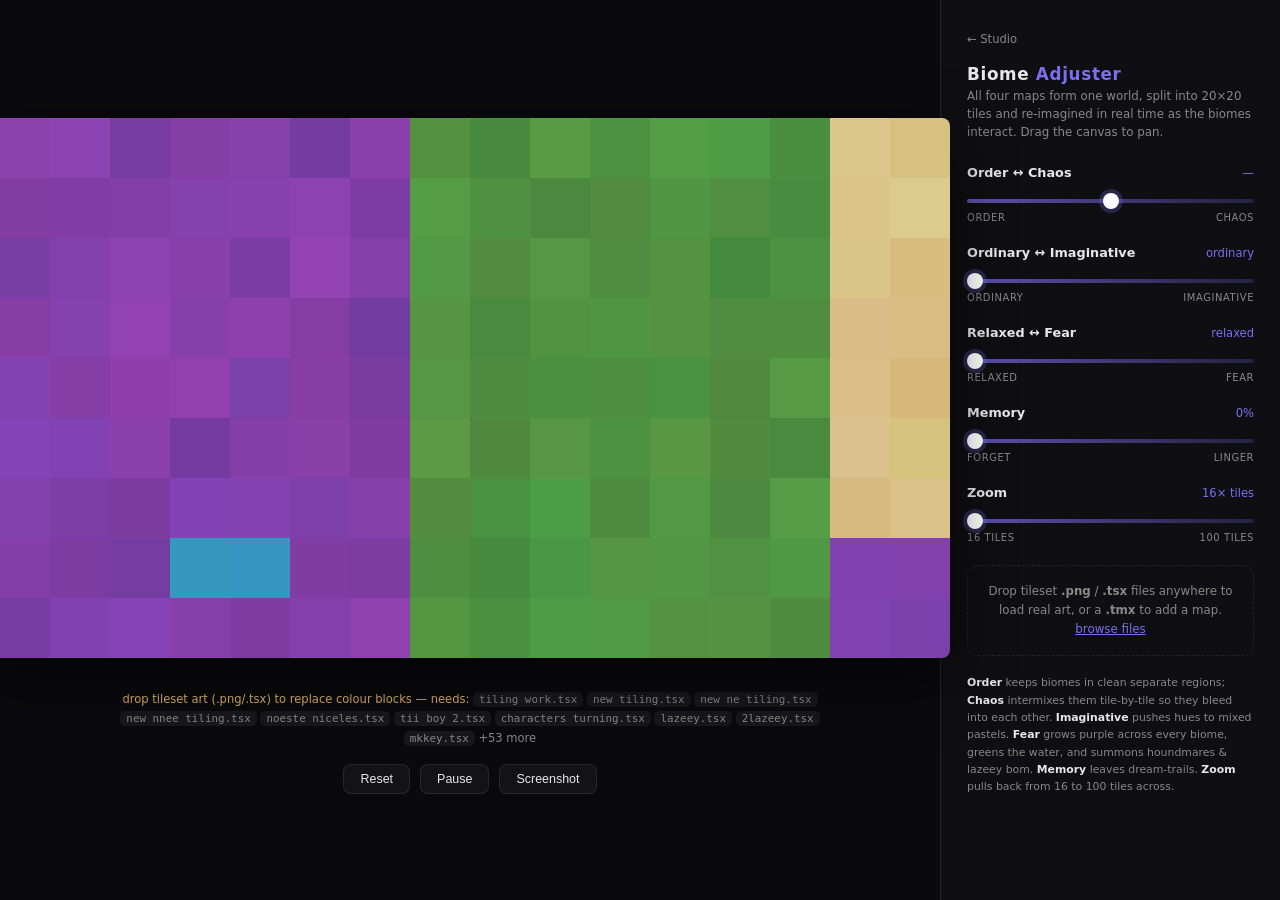
==== biome.html @ 84f443fd "Unify biomes into one interacting world; drop placeholder creatures - All four maps now form a singl" ====
<!DOCTYPE html>
<html lang="en">
<head>
  <meta charset="UTF-8" />
  <meta name="viewport" content="width=device-width, initial-scale=1.0" />
  <title>Biome Adjuster · Art Game Studio</title>
  <style>
    *, *::before, *::after { box-sizing: border-box; margin: 0; padding: 0; }
    :root {
      --bg: #0a0a0e;
      --panel: rgba(255,255,255,0.04);
      --border: rgba(255,255,255,0.09);
      --text: #e8e8ec;
      --muted: #888;
      --accent: #7c6ef0;
    }
    html, body {
      height: 100%;
      font-family: 'Segoe UI', system-ui, -apple-system, sans-serif;
      background: var(--bg);
      color: var(--text);
      overflow: hidden;
    }
    .wrap {
      display: flex;
      height: 100%;
    }

    /* ── Stage ──────────────────────────────────────── */
    .stage {
      flex: 1;
      display: flex;
      flex-direction: column;
      align-items: center;
      justify-content: center;
      gap: 16px;
      position: relative;
      padding: 24px;
      min-width: 0;
    }
    #dropzone {
      position: relative;
      border: 2px dashed transparent;
      border-radius: 14px;
      padding: 10px;
      transition: border-color 0.2s, background 0.2s;
    }
    #dropzone.hover {
      border-color: var(--accent);
      background: rgba(124,110,240,0.08);
    }
    #biome-canvas {
      width: min(86vw, 960px);
      height: auto;
      aspect-ratio: 320 / 180;
      image-rendering: pixelated;
      border-radius: 8px;
      background: #0c0c12;
      box-shadow: 0 18px 60px rgba(0,0,0,0.6);
      cursor: grab;
      touch-action: none;
    }
    #biome-canvas:active { cursor: grabbing; }

    .map-tabs { display: flex; gap: 8px; flex-wrap: wrap; justify-content: center; }
    .tab {
      padding: 6px 14px;
      font-size: 0.78rem;
      border-radius: 20px;
      border: 1px solid var(--border);
      background: var(--panel);
      color: var(--muted);
      cursor: pointer;
      text-transform: capitalize;
      transition: all 0.2s;
    }
    .tab:hover { color: var(--text); border-color: rgba(124,110,240,0.4); }
    .tab.active {
      color: #fff;
      background: rgba(124,110,240,0.2);
      border-color: rgba(124,110,240,0.55);
    }

    #missing {
      font-size: 0.72rem;
      color: var(--muted);
      text-align: center;
      max-width: 720px;
      line-height: 1.7;
    }
    #missing code {
      background: rgba(255,255,255,0.06);
      padding: 1px 6px;
      border-radius: 5px;
      font-size: 0.68rem;
    }
    #missing .ok { color: #5fd28b; }
    #missing .warn { color: #e0b15f; }

    .stage-actions { display: flex; gap: 10px; }
    .btn {
      padding: 7px 16px;
      font-size: 0.78rem;
      border-radius: 8px;
      border: 1px solid var(--border);
      background: var(--panel);
      color: var(--text);
      cursor: pointer;
      transition: all 0.2s;
    }
    .btn:hover { border-color: rgba(124,110,240,0.5); background: rgba(124,110,240,0.12); }

    /* ── Control panel ──────────────────────────────── */
    .panel {
      width: 340px;
      flex-shrink: 0;
      background: rgba(255,255,255,0.02);
      border-left: 1px solid var(--border);
      padding: 28px 26px;
      overflow-y: auto;
    }
    .panel h1 {
      font-size: 1.05rem;
      font-weight: 800;
      letter-spacing: 0.04em;
      margin-bottom: 4px;
    }
    .panel h1 span { color: var(--accent); }
    .panel .sub {
      font-size: 0.74rem;
      color: var(--muted);
      line-height: 1.5;
      margin-bottom: 24px;
    }
    .back {
      display: inline-block;
      font-size: 0.72rem;
      color: var(--muted);
      text-decoration: none;
      margin-bottom: 18px;
    }
    .back:hover { color: var(--accent); }

    .dial { margin-bottom: 22px; }
    .dial-head {
      display: flex;
      justify-content: space-between;
      align-items: baseline;
      margin-bottom: 8px;
    }
    .dial-head label {
      font-size: 0.8rem;
      font-weight: 600;
    }
    .dial-head .val {
      font-size: 0.72rem;
      color: var(--accent);
      font-variant-numeric: tabular-nums;
    }
    .dial-ends {
      display: flex;
      justify-content: space-between;
      font-size: 0.62rem;
      color: var(--muted);
      text-transform: uppercase;
      letter-spacing: 0.06em;
      margin-top: 5px;
    }
    input[type=range] {
      -webkit-appearance: none;
      width: 100%;
      height: 4px;
      border-radius: 4px;
      background: linear-gradient(90deg, rgba(124,110,240,0.7), rgba(124,110,240,0.2));
      outline: none;
    }
    input[type=range]::-webkit-slider-thumb {
      -webkit-appearance: none;
      width: 16px; height: 16px;
      border-radius: 50%;
      background: #fff;
      cursor: pointer;
      box-shadow: 0 0 0 4px rgba(124,110,240,0.25);
    }
    input[type=range]::-moz-range-thumb {
      width: 16px; height: 16px; border: none;
      border-radius: 50%; background: #fff; cursor: pointer;
    }

    .drop-cta {
      margin-top: 8px;
      padding: 16px;
      border: 1px dashed var(--border);
      border-radius: 10px;
      text-align: center;
      font-size: 0.74rem;
      color: var(--muted);
      line-height: 1.6;
    }
    .drop-cta label {
      color: var(--accent);
      cursor: pointer;
      text-decoration: underline;
    }
    .hint {
      margin-top: 18px;
      font-size: 0.68rem;
      color: var(--muted);
      line-height: 1.6;
    }
    .hint b { color: var(--text); font-weight: 600; }
  </style>
</head>
<body>
  <div class="wrap">
    <!-- Stage -->
    <div class="stage">
      <div id="dropzone">
        <canvas id="biome-canvas"></canvas>
      </div>
      <div id="missing"></div>
      <div class="stage-actions">
        <button class="btn" id="btn-reset">Reset</button>
        <button class="btn" id="btn-anim">Pause</button>
        <button class="btn" id="btn-shot">Screenshot</button>
      </div>
    </div>

    <!-- Controls -->
    <aside class="panel">
      <a class="back" href="index.html">← Studio</a>
      <h1>Biome <span>Adjuster</span></h1>
      <p class="sub">All four maps form one world, split into 20×20 tiles and re-imagined in real time as the biomes interact. Drag the canvas to pan.</p>

      <div class="dial">
        <div class="dial-head"><label>Order ↔ Chaos</label><span class="val" id="dial-order-val"></span></div>
        <input type="range" id="dial-order" min="0" max="1" step="0.01" value="0.5" />
        <div class="dial-ends"><span>Order</span><span>Chaos</span></div>
      </div>

      <div class="dial">
        <div class="dial-head"><label>Ordinary ↔ Imaginative</label><span class="val" id="dial-imag-val"></span></div>
        <input type="range" id="dial-imag" min="0" max="1" step="0.01" value="0" />
        <div class="dial-ends"><span>Ordinary</span><span>Imaginative</span></div>
      </div>

      <div class="dial">
        <div class="dial-head"><label>Relaxed ↔ Fear</label><span class="val" id="dial-fear-val"></span></div>
        <input type="range" id="dial-fear" min="0" max="1" step="0.01" value="0" />
        <div class="dial-ends"><span>Relaxed</span><span>Fear</span></div>
      </div>

      <div class="dial">
        <div class="dial-head"><label>Memory</label><span class="val" id="dial-memory-val"></span></div>
        <input type="range" id="dial-memory" min="0" max="0.95" step="0.01" value="0" />
        <div class="dial-ends"><span>Forget</span><span>Linger</span></div>
      </div>

      <div class="dial">
        <div class="dial-head"><label>Zoom</label><span class="val" id="dial-zoom-val"></span></div>
        <input type="range" id="dial-zoom" min="16" max="100" step="1" value="16" />
        <div class="dial-ends"><span>16 tiles</span><span>100 tiles</span></div>
      </div>

      <div class="drop-cta" id="drop-cta">
        Drop tileset <b>.png</b> / <b>.tsx</b> files anywhere to load real art,
        or a <b>.tmx</b> to add a map.<br />
        <label for="file-input">browse files</label>
        <input type="file" id="file-input" multiple accept=".png,.tsx,.tmx,.jpg,.jpeg,.gif,.webp" hidden />
      </div>

      <p class="hint">
        <b>Order</b> keeps biomes in clean separate regions; <b>Chaos</b> intermixes
        them tile-by-tile so they bleed into each other. <b>Imaginative</b> pushes
        hues to mixed pastels. <b>Fear</b> grows purple across every biome, greens
        the water, and summons houndmares &amp; lazeey bom. <b>Memory</b> leaves
        dream-trails. <b>Zoom</b> pulls back from 16 to 100 tiles across.
      </p>
    </aside>
  </div>

  <script src="biome.js"></script>
</body>
</html>
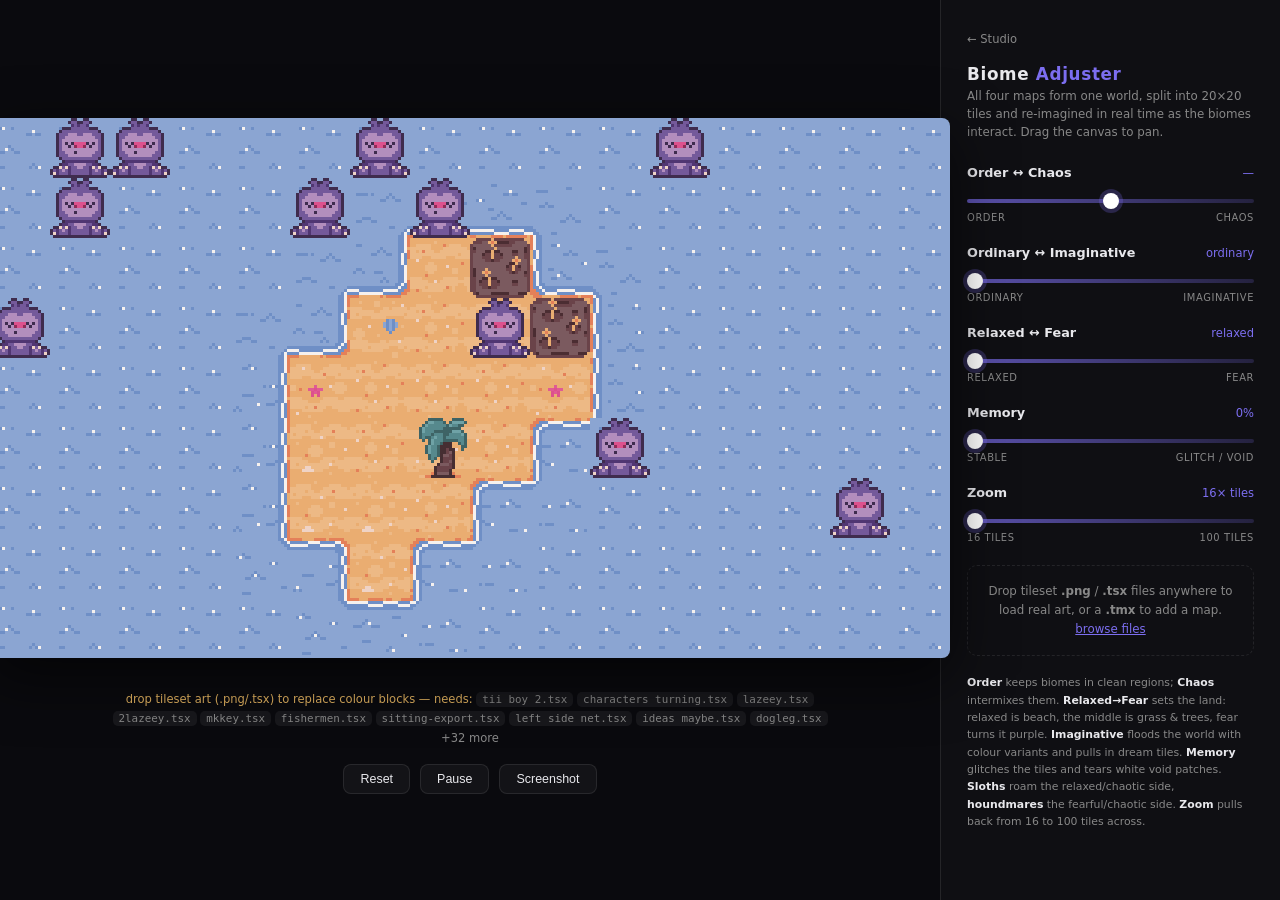
==== commit 4452e317: "Rework dial semantics: biome axis, glitch memory, ordamancers - Relaxed↔Fear now sets the dominant l" ====
--- a/biome.html
+++ b/biome.html
@@ -253,7 +253,7 @@
       <div class="dial">
         <div class="dial-head"><label>Memory</label><span class="val" id="dial-memory-val"></span></div>
         <input type="range" id="dial-memory" min="0" max="0.95" step="0.01" value="0" />
-        <div class="dial-ends"><span>Forget</span><span>Linger</span></div>
+        <div class="dial-ends"><span>Stable</span><span>Glitch / void</span></div>
       </div>
 
       <div class="dial">
@@ -270,11 +270,13 @@
       </div>
 
       <p class="hint">
-        <b>Order</b> keeps biomes in clean separate regions; <b>Chaos</b> intermixes
-        them tile-by-tile so they bleed into each other. <b>Imaginative</b> pushes
-        hues to mixed pastels. <b>Fear</b> grows purple across every biome, greens
-        the water, and summons houndmares &amp; lazeey bom. <b>Memory</b> leaves
-        dream-trails. <b>Zoom</b> pulls back from 16 to 100 tiles across.
+        <b>Order</b> keeps biomes in clean regions; <b>Chaos</b> intermixes them.
+        <b>Relaxed→Fear</b> sets the land: relaxed is beach, the middle is grass
+        &amp; trees, fear turns it purple. <b>Imaginative</b> floods the world with
+        colour variants and pulls in dream tiles. <b>Memory</b> glitches the tiles
+        and tears white void patches. <b>Sloths</b> roam the relaxed/chaotic side,
+        <b>houndmares</b> the fearful/chaotic side. <b>Zoom</b> pulls back from 16
+        to 100 tiles across.
       </p>
     </aside>
   </div>
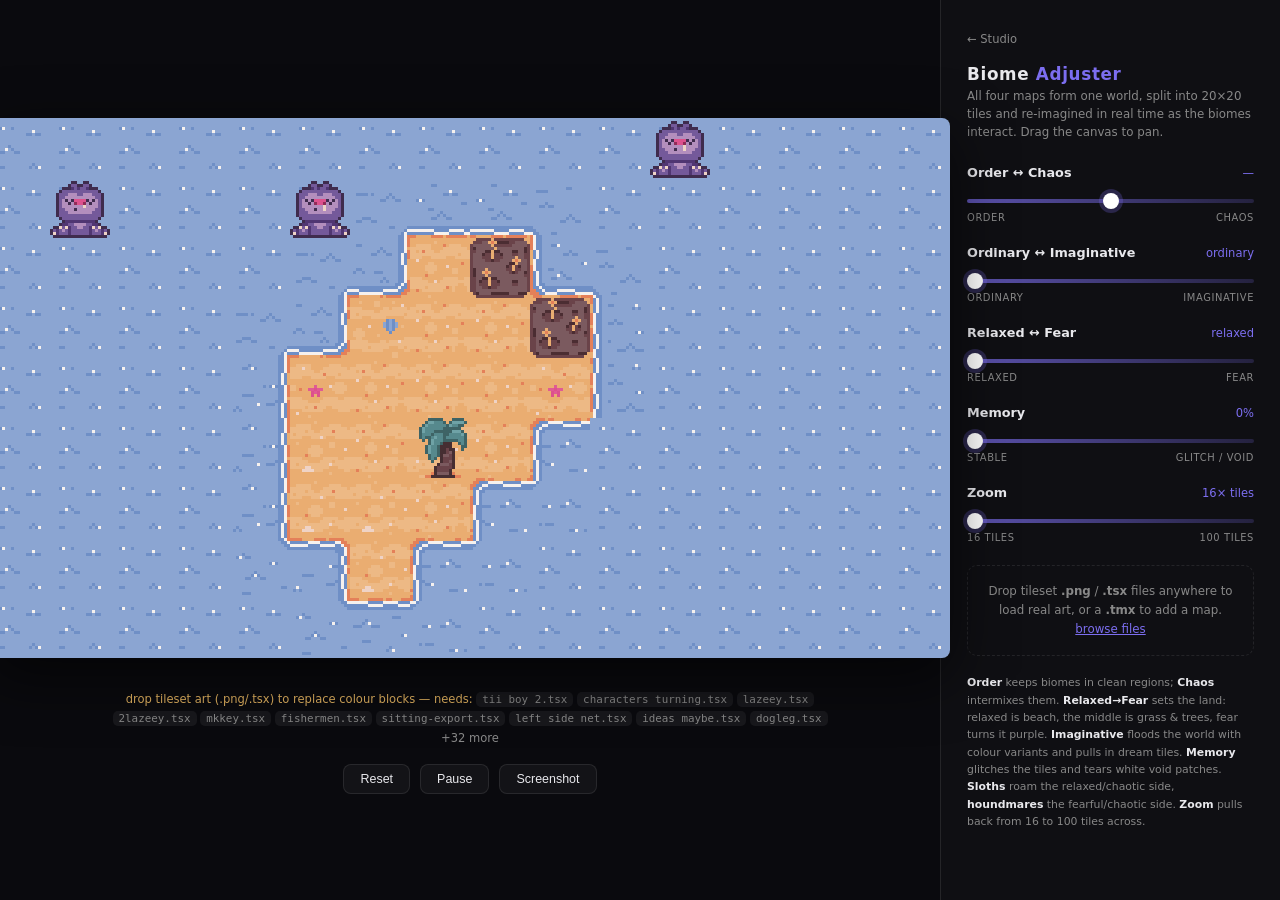
==== commit 2f44f87f: "Creatures: native size, cap 4, off water/trees/logs; static glitch - Sprites now keep their native p" ====
--- a/biome.html
+++ b/biome.html
@@ -281,6 +281,6 @@
     </aside>
   </div>
 
-  <script src="biome.js"></script>
+  <script src="biome.js?v=6"></script>
 </body>
 </html>
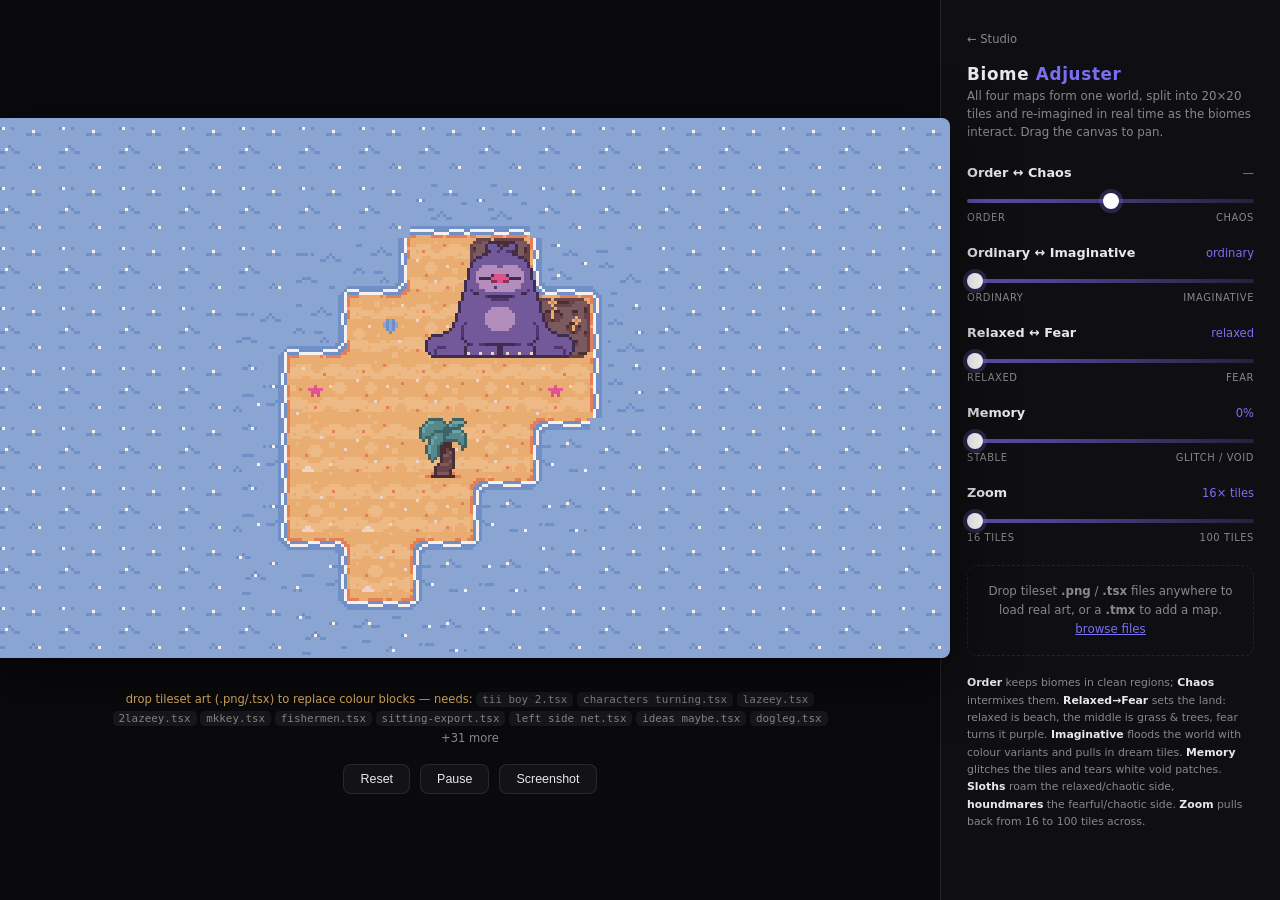
==== commit d06b6280: "Pixel-based water detection; add houndmare + lazeey bom art - Detect water by sampling each terrain " ====
--- a/biome.html
+++ b/biome.html
@@ -281,6 +281,6 @@
     </aside>
   </div>
 
-  <script src="biome.js?v=6"></script>
+  <script src="biome.js?v=9"></script>
 </body>
 </html>
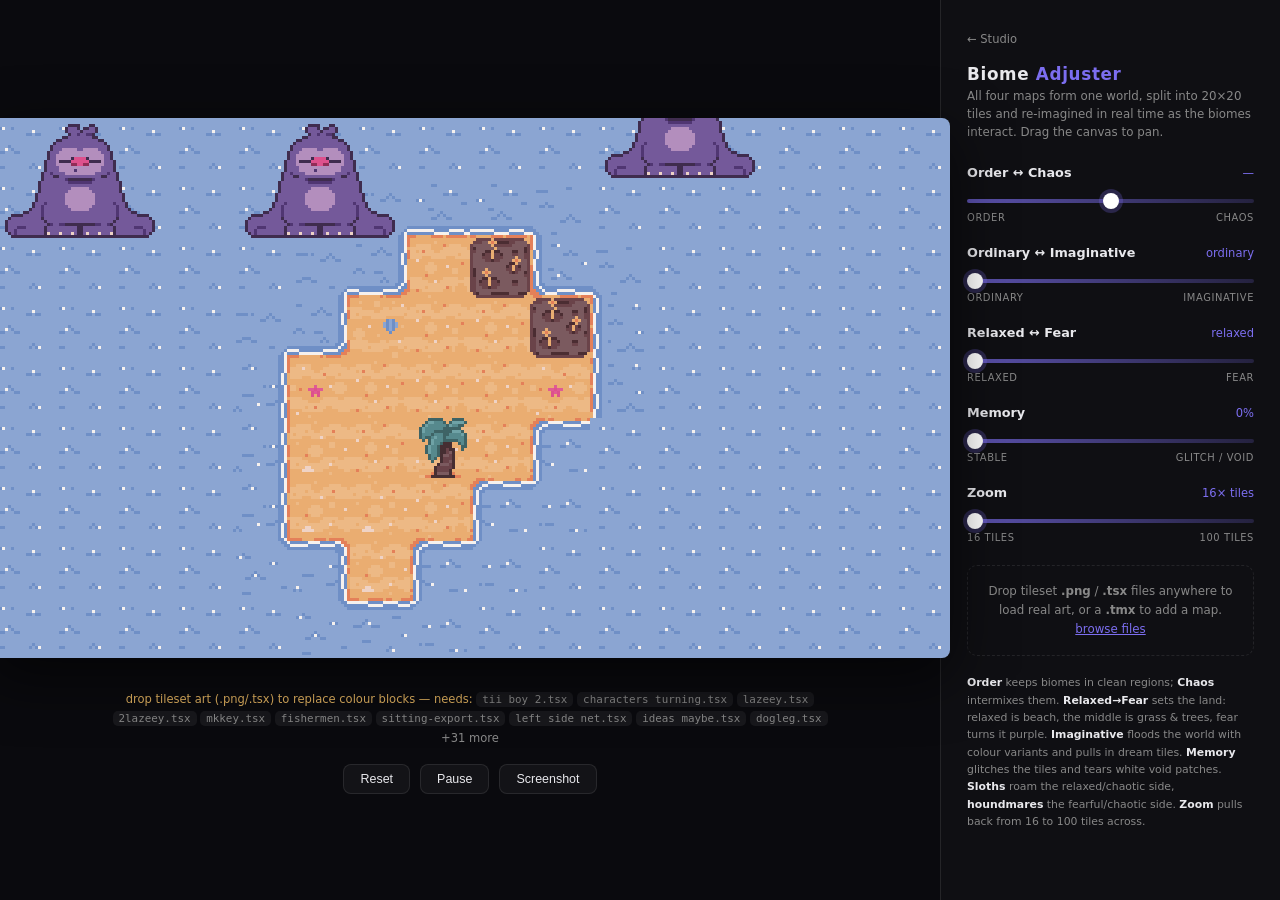
==== commit 146b47be: "Keep whole creature footprint off water Large sprites (e.g. lazeey bom at 50px wide) span several ti" ====
--- a/biome.html
+++ b/biome.html
@@ -281,6 +281,6 @@
     </aside>
   </div>
 
-  <script src="biome.js?v=9"></script>
+  <script src="biome.js?v=10"></script>
 </body>
 </html>
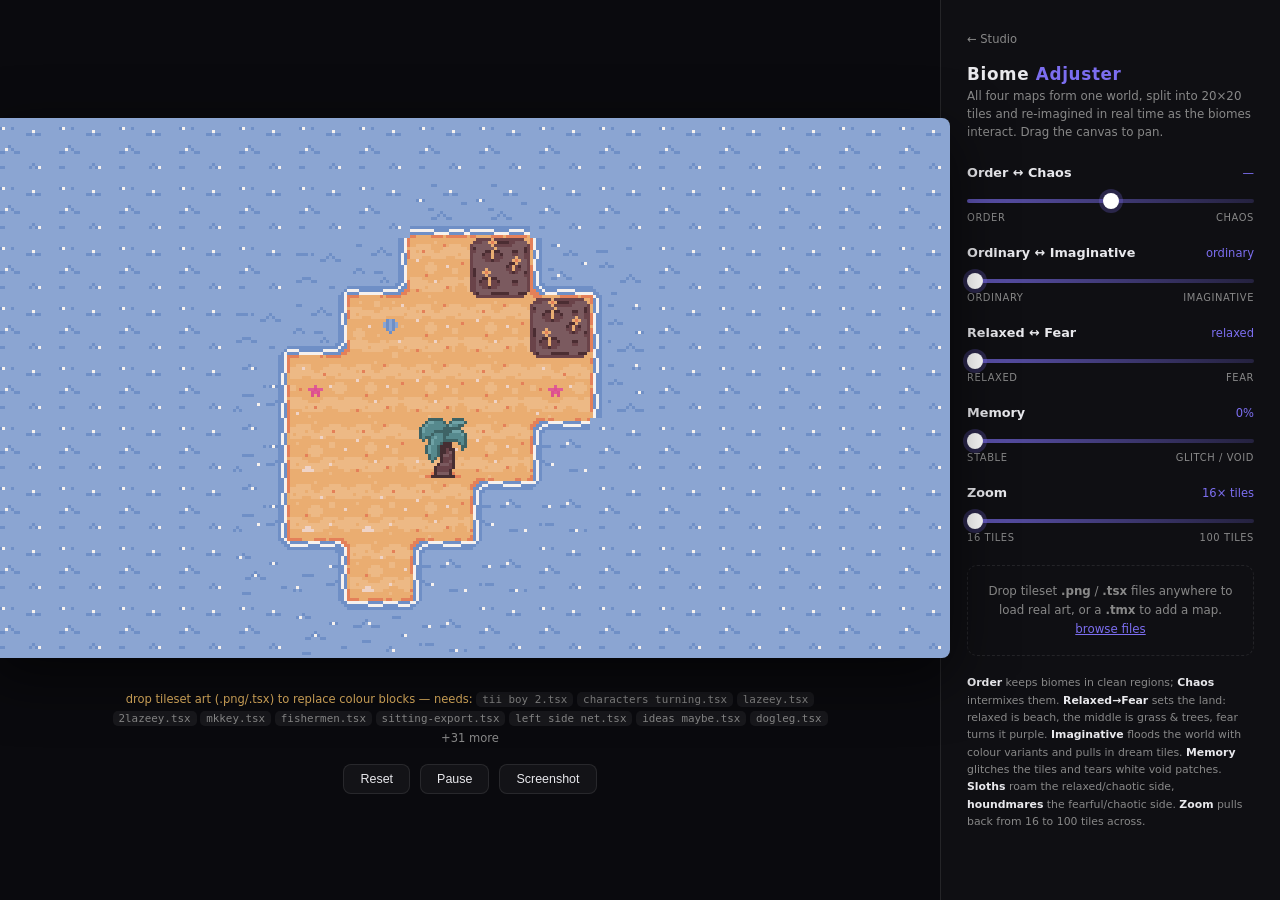
==== commit 04591e84: "Fix poisoned water cache; reliable sea detection isWaterTile ran on the first frame before tile imag" ====
--- a/biome.html
+++ b/biome.html
@@ -281,6 +281,6 @@
     </aside>
   </div>
 
-  <script src="biome.js?v=10"></script>
+  <script src="biome.js?v=14"></script>
 </body>
 </html>
